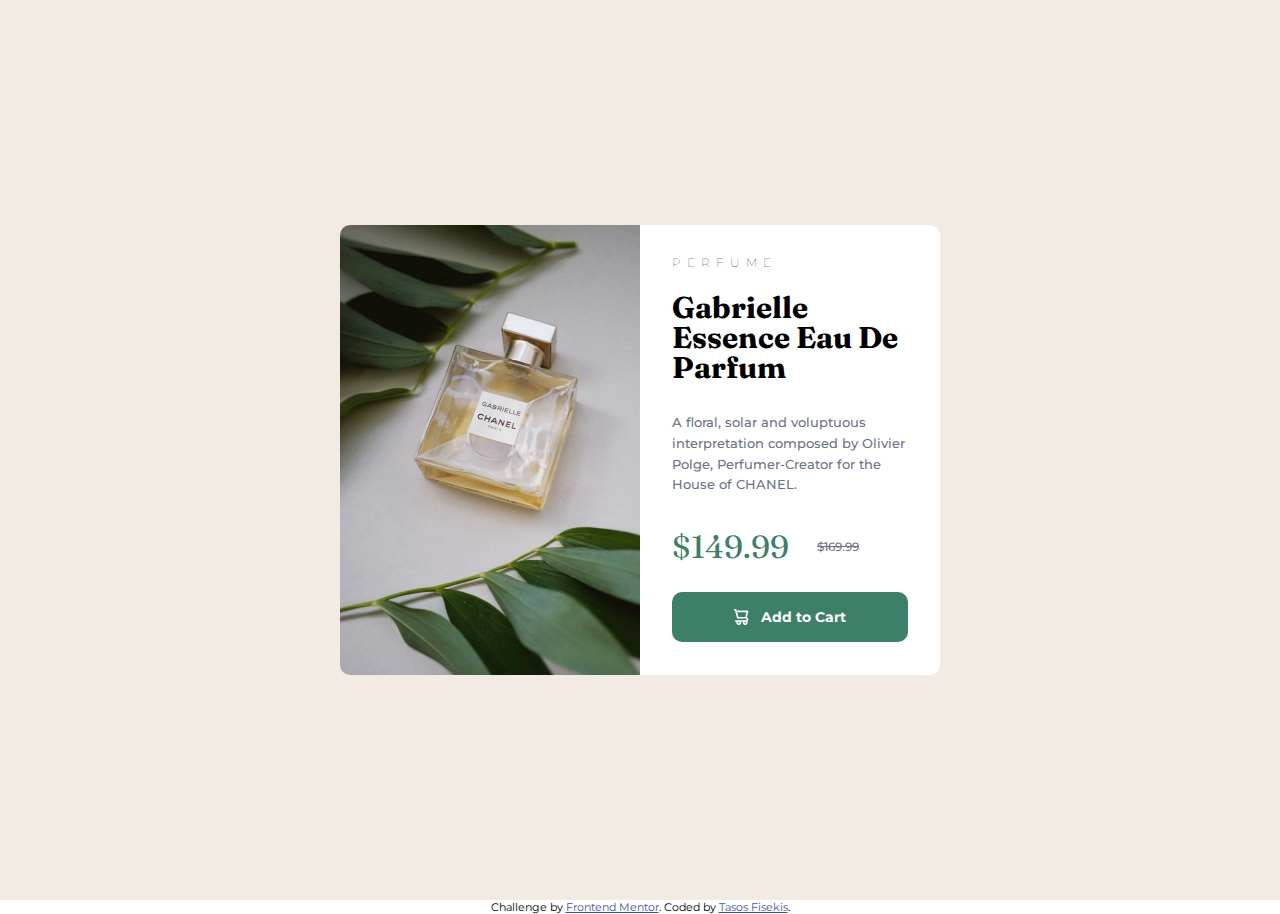
==== product-preview-card-component/index.html @ 7fba460a "Add files via upload" ====
<!DOCTYPE html>
<html lang="en">
  <head>
    <meta charset="UTF-8" />
    <meta name="viewport" content="width=device-width, initial-scale=1.0" />
    <!-- displays site properly based on user's device -->

    <link
      rel="icon"
      type="image/png"
      sizes="32x32"
      href="./images/favicon-32x32.png"
    />
    <link rel="stylesheet" href="./styles.css" />

    <title>Frontend Mentor | Product preview card component</title>
  </head>
  <body>
    <main>
    <section class="section-center">
      <div class="card">
        <div class="card__img"></div>
        <div class="card__info">
          <h2 class="info__category">perfume</h2>
          <h1 class="info__name">Gabrielle Essence Eau De Parfum</h1>
          <p class="info__description">
            A floral, solar and voluptuous interpretation composed by Olivier
            Polge, Perfumer-Creator for the House of CHANEL.
          </p>
          <div class="info__price">
            <p class="info__price--discount">$149.99</p>
            <p class="info__price--original">$169.99</p>
          </div>
          <div class="info__btn">
            <img src="./images/icon-cart.svg" class="cart" alt="cart icon"></img>
            <a href="#">Add to Cart</a>
          </div>
        </div>
      </div>
    </section>
    </main>
    <footer>
    <div class="attribution">
      Challenge by
      <a href="https://www.frontendmentor.io?ref=challenge" target="_blank"
        >Frontend Mentor</a
      >. Coded by <a href="https://github.com/tasosfui">Tasos Fisekis</a>.
    </div>
    </footer>
  </body>
</html>
---- product-preview-card-component/styles.css ----
@import url("https://fonts.googleapis.com/css2?family=Fraunces:opsz,wght@9..144,700&family=Montserrat:wght@400;500;700&display=swap");

*,
*::before,
*::after {
  margin: 0;
  padding: 0;
  box-sizing: border-box;
}

body {
  font-family: "Montserrat", sans-serif;
}

.section-center {
  height: 100vh;
  display: flex;
  align-items: center;
  justify-content: center;
  background-color: hsl(30, 38%, 92%);
}

.card {
  background: #fff;
  border-radius: 0.625rem;
  overflow: hidden;
  display: flex;
  height: 28.125rem;
  width: 37.5rem;
}

.card__img {
  background-image: url(./images/image-product-desktop.jpg);
  background-size: cover;
  background-position: center;
  width: 50%;
}

.card__info {
  width: 50%;
  padding: 1.875rem 2rem;
}

.info__category {
  text-transform: uppercase;
  margin-bottom: 1.438rem;
  font-size: 0.75rem;
  letter-spacing: 0.375rem;
  font-weight: lighter;
}

.info__name {
  font-family: "Fraunces", serif;
  font-size: 1.875rem;
  margin-bottom: 1.813rem;
  line-height: 1;
}

.info__description {
  font-size: 0.813rem;
  color: hsl(228, 12%, 48%);
  font-weight: 500;
  line-height: 1.6;
  margin-bottom: 2rem;
}

.info__price {
  display: flex;
  align-items: center;
  margin-bottom: 1.625rem;
}

.info__price--original {
  font-size: 0.75rem;
  font-weight: 500;
  text-decoration: line-through;
  color: hsl(228, 12%, 48%);
  margin-left: 1.75rem;
}

.info__price--discount {
  font-size: 2rem;
  font-family: "Fraunces", serif;
  color: hsl(158, 36%, 37%);
}

.info__btn {
  background-color: hsl(158, 36%, 37%);
  text-align: center;
  padding: 1rem;
  width: 100%;
  border-radius: 0.625rem;
  cursor: pointer;
  display: flex;
  align-items: center;
  justify-content: center;
}

.info__btn:hover {
  background-color: hsl(156, 59%, 24%);
}

.info__btn a {
  font-size: 0.875rem;
  color: white;
  font-weight: bold;
  text-decoration: none;
}

.cart {
  color: white;
  font-size: 0.75rem;
  margin-right: 0.75rem;
}

.attribution {
  font-size: 11px;
  text-align: center;
}
.attribution a {
  color: hsl(228, 45%, 44%);
}

@media screen and (max-width: 620px) {
  .card {
    flex-direction: column;
    width: 21.55rem;
    height: 40rem;
  }

  .card__img {
    width: 100%;
    height: 40%;
  }

  .card__info {
    width: 100%;
    height: 60%;
    padding: 1.375rem 1.5rem;
  }

  .info__category {
    margin-bottom: 0.938rem;
  }

  .info__name {
    margin-bottom: 1.25rem;
  }

  .info__description {
    margin-bottom: 3.125rem;
  }

  .info__price {
    margin-bottom: 0.938rem;
  }
}
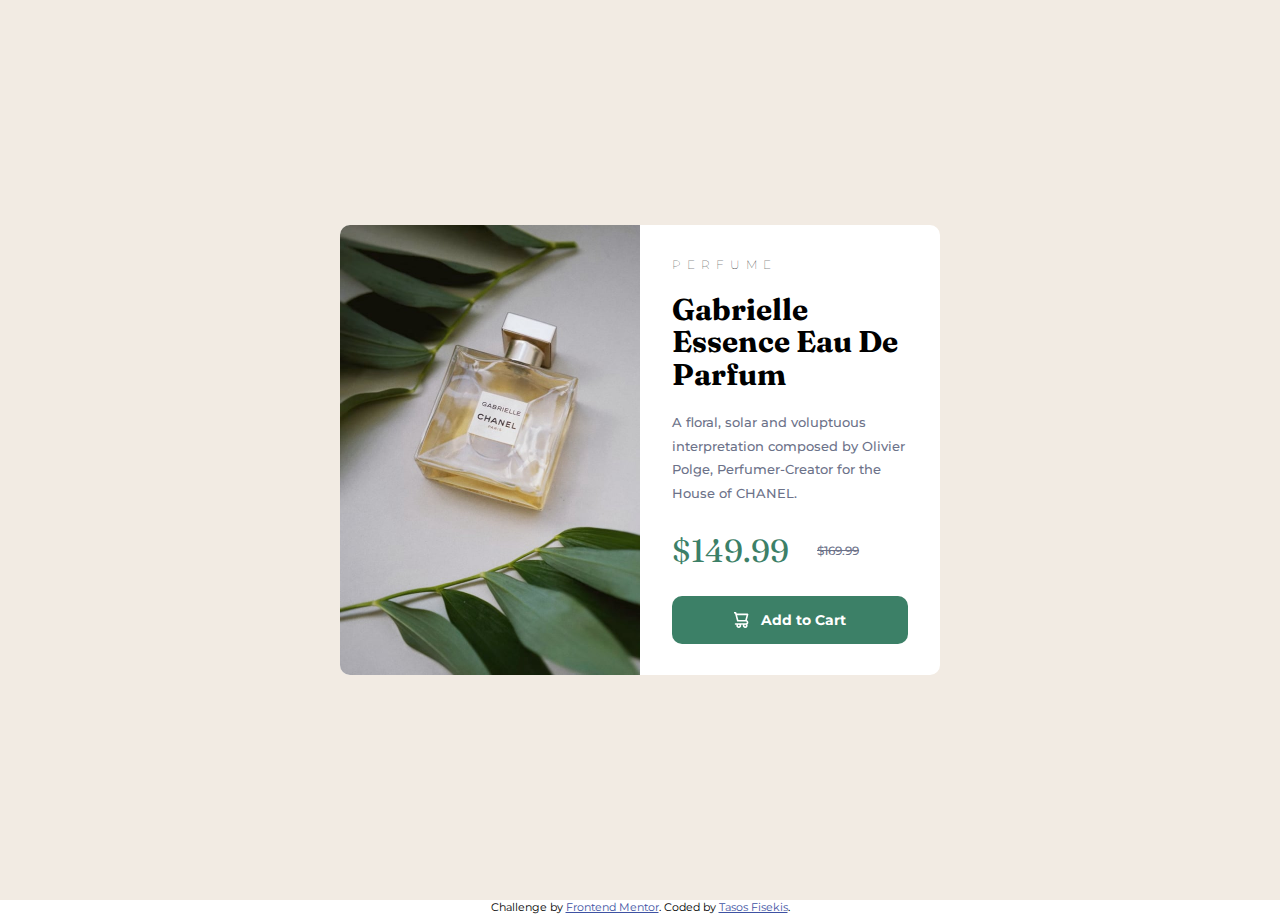
==== commit b9935c21: "Add files via upload" ====
--- a/product-preview-card-component/index.html
+++ b/product-preview-card-component/index.html
@@ -21,8 +21,8 @@
       <div class="card">
         <div class="card__img"></div>
         <div class="card__info">
-          <h2 class="info__category">perfume</h2>
-          <h1 class="info__name">Gabrielle Essence Eau De Parfum</h1>
+          <h3 class="info__category">perfume</h3>
+          <h2 class="info__name">Gabrielle Essence Eau De Parfum</h2>
           <p class="info__description">
             A floral, solar and voluptuous interpretation composed by Olivier
             Polge, Perfumer-Creator for the House of CHANEL.
--- a/product-preview-card-component/styles.css
+++ b/product-preview-card-component/styles.css
@@ -13,7 +13,7 @@
 }
 
 .section-center {
-  height: 100vh;
+  min-height: 100vh;
   display: flex;
   align-items: center;
   justify-content: center;
@@ -38,12 +38,12 @@
 
 .card__info {
   width: 50%;
-  padding: 1.875rem 2rem;
+  padding: 2rem 2rem;
 }
 
 .info__category {
   text-transform: uppercase;
-  margin-bottom: 1.438rem;
+  margin-bottom: 1.4rem;
   font-size: 0.75rem;
   letter-spacing: 0.375rem;
   font-weight: lighter;
@@ -52,16 +52,16 @@
 .info__name {
   font-family: "Fraunces", serif;
   font-size: 1.875rem;
-  margin-bottom: 1.813rem;
-  line-height: 1;
+  margin-bottom: 1.3rem;
+  line-height: 1.07;
 }
 
 .info__description {
   font-size: 0.813rem;
   color: hsl(228, 12%, 48%);
   font-weight: 500;
-  line-height: 1.6;
-  margin-bottom: 2rem;
+  line-height: 1.8;
+  margin-bottom: 1.6rem;
 }
 
 .info__price {
@@ -87,7 +87,7 @@
 .info__btn {
   background-color: hsl(158, 36%, 37%);
   text-align: center;
-  padding: 1rem;
+  padding: 0.93rem;
   width: 100%;
   border-radius: 0.625rem;
   cursor: pointer;
@@ -125,12 +125,12 @@
   .card {
     flex-direction: column;
     width: 21.55rem;
-    height: 40rem;
+    height: 38rem;
   }
 
   .card__img {
     width: 100%;
-    height: 40%;
+    height: 39.4%;
   }
 
   .card__info {
@@ -144,14 +144,14 @@
   }
 
   .info__name {
-    margin-bottom: 1.25rem;
+    margin-bottom: 0.9rem;
   }
 
   .info__description {
-    margin-bottom: 3.125rem;
+    margin-bottom: 2.7rem;
   }
 
   .info__price {
-    margin-bottom: 0.938rem;
+    margin-bottom: 1rem;
   }
 }
